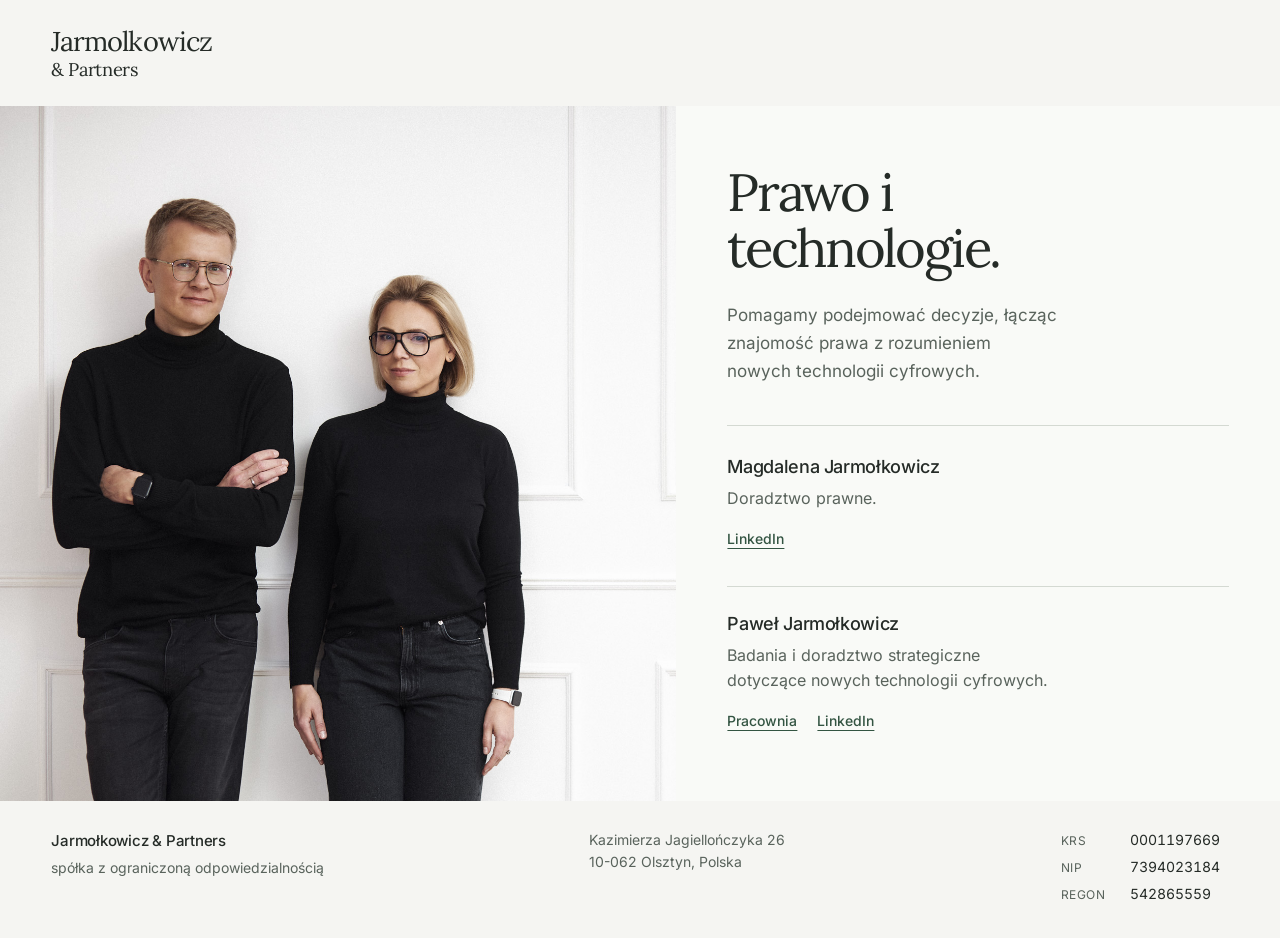
==== index.html @ 1197e223 "Prepare static website and GitHub Pages deployment" ====
<!doctype html>
<html lang="pl">
<head>
  <meta charset="utf-8">
  <meta name="viewport" content="width=device-width, initial-scale=1">
  <title>Jarmolkowicz &amp; Partners | Prawo i technologie</title>
  <meta name="description" content="Prawo i technologie. Doradztwo prawne oraz badania i doradztwo strategiczne dotycz&#261;ce nowych technologii cyfrowych. Magdalena i Pawe&#322; Jarmo&#322;kowicz.">
  <meta name="theme-color" content="#f5f5f2">
  <link rel="icon" href="assets/favicon.svg" type="image/svg+xml">
  <link rel="stylesheet" href="style.css">
</head>
<body>
  <a class="skip-link" href="#osoby">Przejdź do treści</a>
  <header class="header">
    <p class="wordmark">Jarmolkowicz<span>&amp; Partners</span></p>
  </header>
  <main class="card" id="osoby" aria-labelledby="page-title">
    <div class="visual">
    <img class="portrait" src="assets/pawel-i-magda.jpg" alt="Paweł i Magdalena Jarmołkowicz" width="2048" height="1366" fetchpriority="high">
    </div>
    <div class="people">
      <div class="introduction">
        <h1 class="headline" id="page-title">Prawo i<br> technologie.</h1>
        <p class="summary">Pomagamy podejmowa&#263; decyzje, &#322;&#261;cz&#261;c znajomo&#347;&#263; prawa z rozumieniem nowych technologii cyfrowych.</p>
      </div>
      <div class="profiles">
      <section class="person" aria-labelledby="magda-name">
        <h2 id="magda-name">Magdalena Jarmołkowicz</h2>
        <p>Doradztwo prawne.</p>
        <a href="https://www.linkedin.com/in/magdalenajarmolkowicz/" aria-label="Magdalena Jarmołkowicz na LinkedIn">LinkedIn</a>
      </section>
      <section class="person" aria-labelledby="pawel-name">
        <h2 id="pawel-name">Paweł Jarmołkowicz</h2>
        <p>Badania i doradztwo strategiczne dotycz&#261;ce nowych technologii cyfrowych.</p>
        <div class="links">
          <a href="https://www.jarmolkowicz.com/">Pracownia</a>
          <a href="https://www.linkedin.com/in/jarmolkowicz/" aria-label="Paweł Jarmołkowicz na LinkedIn">LinkedIn</a>
        </div>
      </section>
          </div>
    </div>
  </main>
  <footer class="footer">
    <div class="company">
      <p class="company-name">Jarmo&#322;kowicz &amp; Partners</p>
      <p class="company-form">sp&#243;&#322;ka z ograniczon&#261; odpowiedzialno&#347;ci&#261;</p>
    </div>
    <address class="company-address">Kazimierza Jagiello&#324;czyka 26<br>10-062 Olsztyn, Polska</address>
    <dl class="registration" aria-label="Dane rejestrowe sp&#243;&#322;ki">
      <div><dt>KRS</dt><dd>0001197669</dd></div>
      <div><dt>NIP</dt><dd>7394023184</dd></div>
      <div><dt>REGON</dt><dd>542865559</dd></div>
    </dl>
  </footer>
</body>
</html>
---- style.css ----
@charset "UTF-8";
@font-face {
  font-family: 'Inter';
  font-style: normal;
  font-weight: 400;
  font-display: swap;
  src: url(assets/fonts/inter-400.ttf) format('truetype');
}
@font-face {
  font-family: 'Inter';
  font-style: normal;
  font-weight: 500;
  font-display: swap;
  src: url(assets/fonts/inter-500.ttf) format('truetype');
}
@font-face {
  font-family: 'Lora';
  font-style: normal;
  font-weight: 400;
  font-display: swap;
  src: url(assets/fonts/lora-400.ttf) format('truetype');
}
:root{
 color-scheme:light;
 --paper:#f5f5f2;--ink:#252b27;--muted:#59635c;--link:#335442;--line:#d4d9d2;
 --serif:'Lora',Georgia,serif;--sans:'Inter','Segoe UI',Arial,sans-serif;
 --gutter:clamp(1.5rem,4vw,4rem);--page-width:1440px
}
*{box-sizing:border-box}
html{scroll-behavior:smooth}
body{margin:0;background:var(--paper);color:var(--ink);font-family:var(--sans);font-size:1rem;line-height:1.6;-webkit-font-smoothing:antialiased}
a{color:var(--link);text-decoration-thickness:1px;text-underline-offset:.25em}
a:hover{text-decoration-thickness:2px}
a:focus-visible{outline:2px solid var(--link);outline-offset:4px;border-radius:2px}
.skip-link{position:fixed;top:1rem;left:1rem;z-index:10;transform:translateY(-220%);padding:.75rem 1rem;background:var(--ink);color:#fff}
.skip-link:focus{transform:none}
.header,.card,.footer{width:min(100%,var(--page-width));margin-inline:auto}
.header{padding:1.6rem var(--gutter)}
.wordmark{font-family:var(--serif);font-weight:400;font-size:1.7rem;letter-spacing:-.035em;line-height:1.15;margin:0}
.wordmark span{display:block;font-size:1.15rem;letter-spacing:-.02em;margin-top:.15rem}
.card{display:grid;grid-template-columns:minmax(0,1.12fr) minmax(0,1fr);background:#f9faf7}
.visual{min-width:0;position:relative;background:#eeefec;overflow:hidden}
.portrait{display:block;width:100%;height:100%;position:absolute;inset:0;object-fit:cover;object-position:left 35%}
.people{min-width:0;padding:clamp(2.5rem,4.5vw,4.5rem) clamp(2rem,4vw,4rem)}
.headline{font-family:var(--serif);font-size:clamp(2.6rem,4.1vw,3.75rem);font-weight:400;letter-spacing:-.045em;line-height:1.08;margin:0}
.summary{font-size:1.0625rem;color:var(--muted);line-height:1.65;max-width:30ch;margin:1.5rem 0 2.5rem}
.profiles{display:grid;gap:1.5rem;border-top:1px solid var(--line);padding-top:1.75rem}
.person{min-width:0}
.person+.person{border-top:1px solid var(--line);padding-top:1.5rem}
.person h2{font-family:var(--sans);font-size:1.125rem;font-weight:500;letter-spacing:-.02em;line-height:1.4;margin:0}
.person p{font-size:1rem;line-height:1.55;color:var(--muted);max-width:33ch;margin:.45rem 0 .4rem}
.links{display:flex;flex-wrap:wrap;gap:.25rem 1.25rem}
.person a{display:inline-flex;align-items:center;min-height:44px;font-size:.875rem;font-weight:500}
.footer{padding:1.75rem var(--gutter) 2rem;display:grid;grid-template-columns:minmax(0,1.15fr) minmax(0,1fr) max-content;align-items:start;gap:1.5rem 2.5rem;font-size:.875rem;line-height:1.6}
.footer p,.footer dl,.footer dd{margin:0}
.company-name{font-size:.9375rem;font-weight:500;letter-spacing:-.015em;margin-bottom:.3rem!important}
.company-form{max-width:19rem;color:var(--muted)}
.company-address{font-style:normal;color:var(--muted)}
.registration{display:grid;gap:.25rem;font-variant-numeric:tabular-nums}
.registration>div{display:grid;grid-template-columns:3.8rem 11ch;gap:.5rem;align-items:baseline}
.registration dt{font-size:.75rem;letter-spacing:.035em;line-height:1.85;color:var(--muted)}
.registration dd{font-size:.875rem;line-height:1.6;white-space:nowrap}
@media(max-width:1000px){
 .card{grid-template-columns:minmax(0,1fr)}
 .visual{aspect-ratio:1.6;max-height:580px}
 .portrait{object-position:left 30%}
 .people{padding:2.5rem var(--gutter) 2.75rem}
 .headline{font-size:clamp(2.75rem,6vw,3.75rem)}
 .headline br{display:none}
 .summary{max-width:48ch;margin-bottom:2rem}
 .profiles{grid-template-columns:repeat(2,minmax(0,1fr));gap:2.5rem}
 .person+.person{border-top:0;padding-top:0}
 .footer{grid-template-columns:minmax(0,1fr) minmax(0,1fr)}
 .registration{grid-column:1/-1;grid-template-columns:repeat(3,max-content);gap:.5rem 2rem}
}
@media(max-width:600px){
 :root{--gutter:1.5rem}
 .header{padding-block:1.25rem}
 .wordmark{font-size:1.5rem}.wordmark span{font-size:1.05rem}
 .visual{aspect-ratio:1.1;max-height:none}
 .people{padding-block:2rem 2.25rem}
 .headline{font-size:clamp(2.5rem,9vw,3.25rem)}
 .headline br{display:initial}
 .summary{font-size:1rem;max-width:34ch;margin:1.25rem 0 1.75rem}
 .profiles{grid-template-columns:minmax(0,1fr);padding-top:1.5rem;gap:1.25rem}
 .person+.person{border-top:1px solid var(--line);padding-top:1.25rem}
 .person h2{font-size:1.125rem}
 .person p{max-width:34ch}
 .footer{grid-template-columns:minmax(0,1fr);row-gap:1.25rem;padding-block:1.5rem 1.75rem}
 .registration{grid-column:auto;grid-template-columns:minmax(0,1fr);gap:.2rem}
}
@media(prefers-reduced-motion:reduce){html{scroll-behavior:auto}}
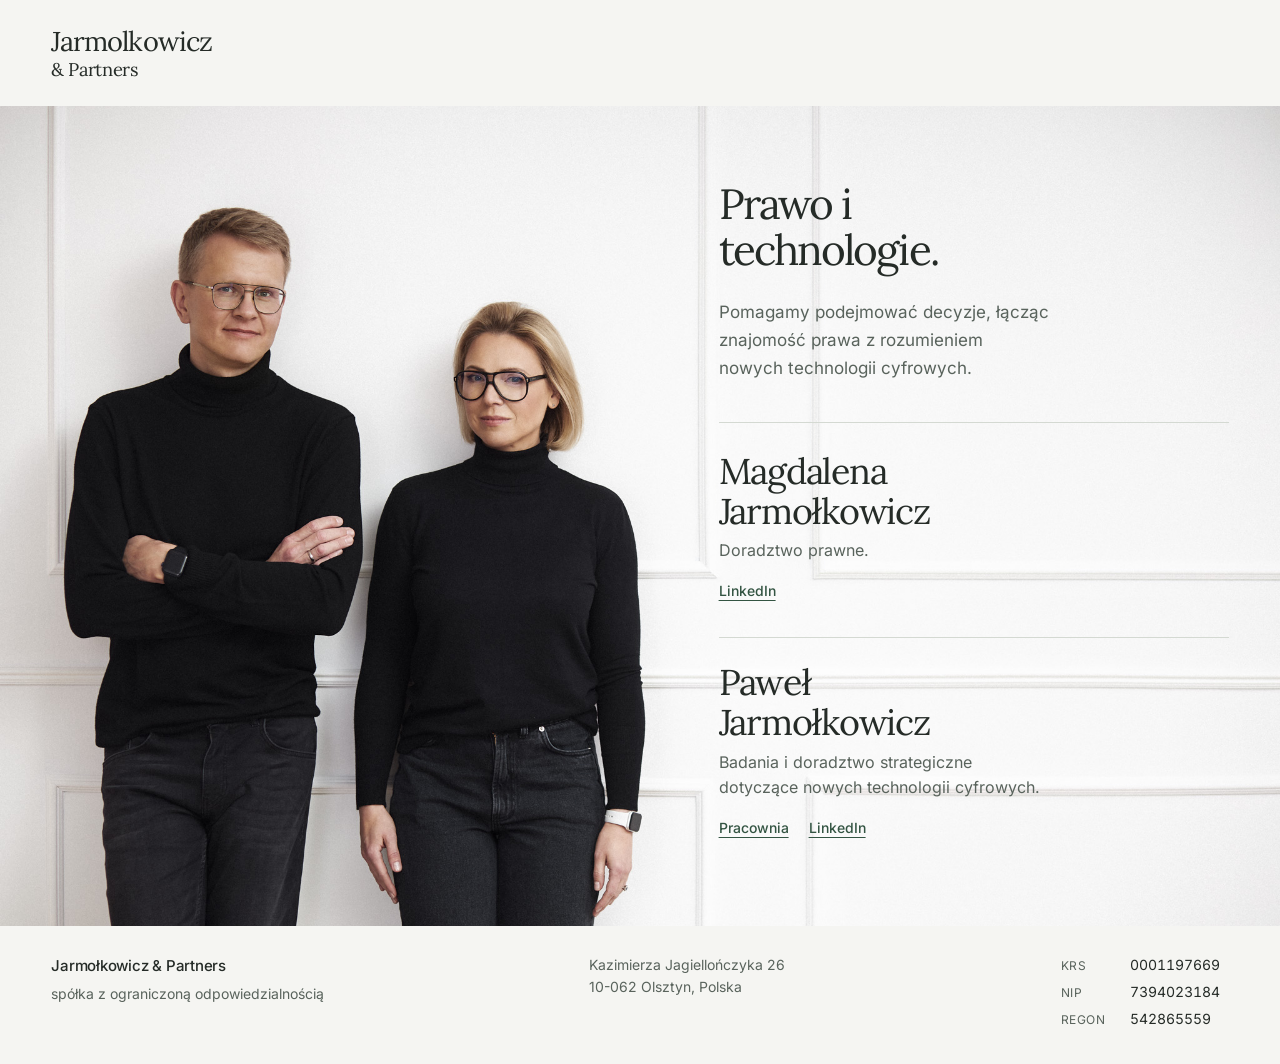
==== commit b7cd00c8: "Restore full-width portrait and prominent partner names" ====
--- a/index.html
+++ b/index.html
@@ -25,12 +25,12 @@
       </div>
       <div class="profiles">
       <section class="person" aria-labelledby="magda-name">
-        <h2 id="magda-name">Magdalena Jarmołkowicz</h2>
+        <h2 id="magda-name">Magdalena<br> Jarmołkowicz</h2>
         <p>Doradztwo prawne.</p>
         <a href="https://www.linkedin.com/in/magdalenajarmolkowicz/" aria-label="Magdalena Jarmołkowicz na LinkedIn">LinkedIn</a>
       </section>
       <section class="person" aria-labelledby="pawel-name">
-        <h2 id="pawel-name">Paweł Jarmołkowicz</h2>
+        <h2 id="pawel-name">Paweł<br> Jarmołkowicz</h2>
         <p>Badania i doradztwo strategiczne dotycz&#261;ce nowych technologii cyfrowych.</p>
         <div class="links">
           <a href="https://www.jarmolkowicz.com/">Pracownia</a>
--- a/style.css
+++ b/style.css
@@ -24,7 +24,7 @@
  color-scheme:light;
  --paper:#f5f5f2;--ink:#252b27;--muted:#59635c;--link:#335442;--line:#d4d9d2;
  --serif:'Lora',Georgia,serif;--sans:'Inter','Segoe UI',Arial,sans-serif;
- --gutter:clamp(1.5rem,4vw,4rem);--page-width:1440px
+ --gutter:clamp(1.5rem,4vw,4rem);--page-width:1600px
 }
 *{box-sizing:border-box}
 html{scroll-behavior:smooth}
@@ -38,16 +38,16 @@
 .header{padding:1.6rem var(--gutter)}
 .wordmark{font-family:var(--serif);font-weight:400;font-size:1.7rem;letter-spacing:-.035em;line-height:1.15;margin:0}
 .wordmark span{display:block;font-size:1.15rem;letter-spacing:-.02em;margin-top:.15rem}
-.card{display:grid;grid-template-columns:minmax(0,1.12fr) minmax(0,1fr);background:#f9faf7}
-.visual{min-width:0;position:relative;background:#eeefec;overflow:hidden}
-.portrait{display:block;width:100%;height:100%;position:absolute;inset:0;object-fit:cover;object-position:left 35%}
-.people{min-width:0;padding:clamp(2.5rem,4.5vw,4.5rem) clamp(2rem,4vw,4rem)}
-.headline{font-family:var(--serif);font-size:clamp(2.6rem,4.1vw,3.75rem);font-weight:400;letter-spacing:-.045em;line-height:1.08;margin:0}
+.card{display:grid;grid-template-columns:minmax(0,1.28fr) minmax(0,1fr);position:relative;isolation:isolate;min-height:820px;background:#eeefec}
+.visual{position:absolute;inset:0;z-index:-1;min-width:0;background:#eeefec;overflow:hidden}
+.portrait{display:block;width:100%;height:100%;position:absolute;inset:0;object-fit:cover;object-position:35% 35%}
+.people{grid-column:2;align-self:center;min-width:0;padding:3rem var(--gutter) 3rem 0}
+.headline{font-family:var(--serif);font-size:clamp(2.5rem,3.3vw,3.25rem);font-weight:400;letter-spacing:-.045em;line-height:1.08;margin:0}
 .summary{font-size:1.0625rem;color:var(--muted);line-height:1.65;max-width:30ch;margin:1.5rem 0 2.5rem}
 .profiles{display:grid;gap:1.5rem;border-top:1px solid var(--line);padding-top:1.75rem}
 .person{min-width:0}
 .person+.person{border-top:1px solid var(--line);padding-top:1.5rem}
-.person h2{font-family:var(--sans);font-size:1.125rem;font-weight:500;letter-spacing:-.02em;line-height:1.4;margin:0}
+.person h2{font-family:var(--serif);font-size:clamp(2.1rem,2.8vw,2.8rem);font-weight:400;letter-spacing:-.035em;line-height:1.12;margin:0}
 .person p{font-size:1rem;line-height:1.55;color:var(--muted);max-width:33ch;margin:.45rem 0 .4rem}
 .links{display:flex;flex-wrap:wrap;gap:.25rem 1.25rem}
 .person a{display:inline-flex;align-items:center;min-height:44px;font-size:.875rem;font-weight:500}
@@ -61,10 +61,10 @@
 .registration dt{font-size:.75rem;letter-spacing:.035em;line-height:1.85;color:var(--muted)}
 .registration dd{font-size:.875rem;line-height:1.6;white-space:nowrap}
 @media(max-width:1000px){
- .card{grid-template-columns:minmax(0,1fr)}
- .visual{aspect-ratio:1.6;max-height:580px}
+ .card{grid-template-columns:minmax(0,1fr);min-height:0}
+ .visual{position:relative;inset:auto;z-index:auto;aspect-ratio:1.6;max-height:580px}
  .portrait{object-position:left 30%}
- .people{padding:2.5rem var(--gutter) 2.75rem}
+ .people{grid-column:1;padding:2.5rem var(--gutter) 2.75rem;background:var(--paper)}
  .headline{font-size:clamp(2.75rem,6vw,3.75rem)}
  .headline br{display:none}
  .summary{max-width:48ch;margin-bottom:2rem}
@@ -84,7 +84,7 @@
  .summary{font-size:1rem;max-width:34ch;margin:1.25rem 0 1.75rem}
  .profiles{grid-template-columns:minmax(0,1fr);padding-top:1.5rem;gap:1.25rem}
  .person+.person{border-top:1px solid var(--line);padding-top:1.25rem}
- .person h2{font-size:1.125rem}
+ .person h2{font-size:clamp(2rem,7.5vw,2.6rem)}
  .person p{max-width:34ch}
  .footer{grid-template-columns:minmax(0,1fr);row-gap:1.25rem;padding-block:1.5rem 1.75rem}
  .registration{grid-column:auto;grid-template-columns:minmax(0,1fr);gap:.2rem}
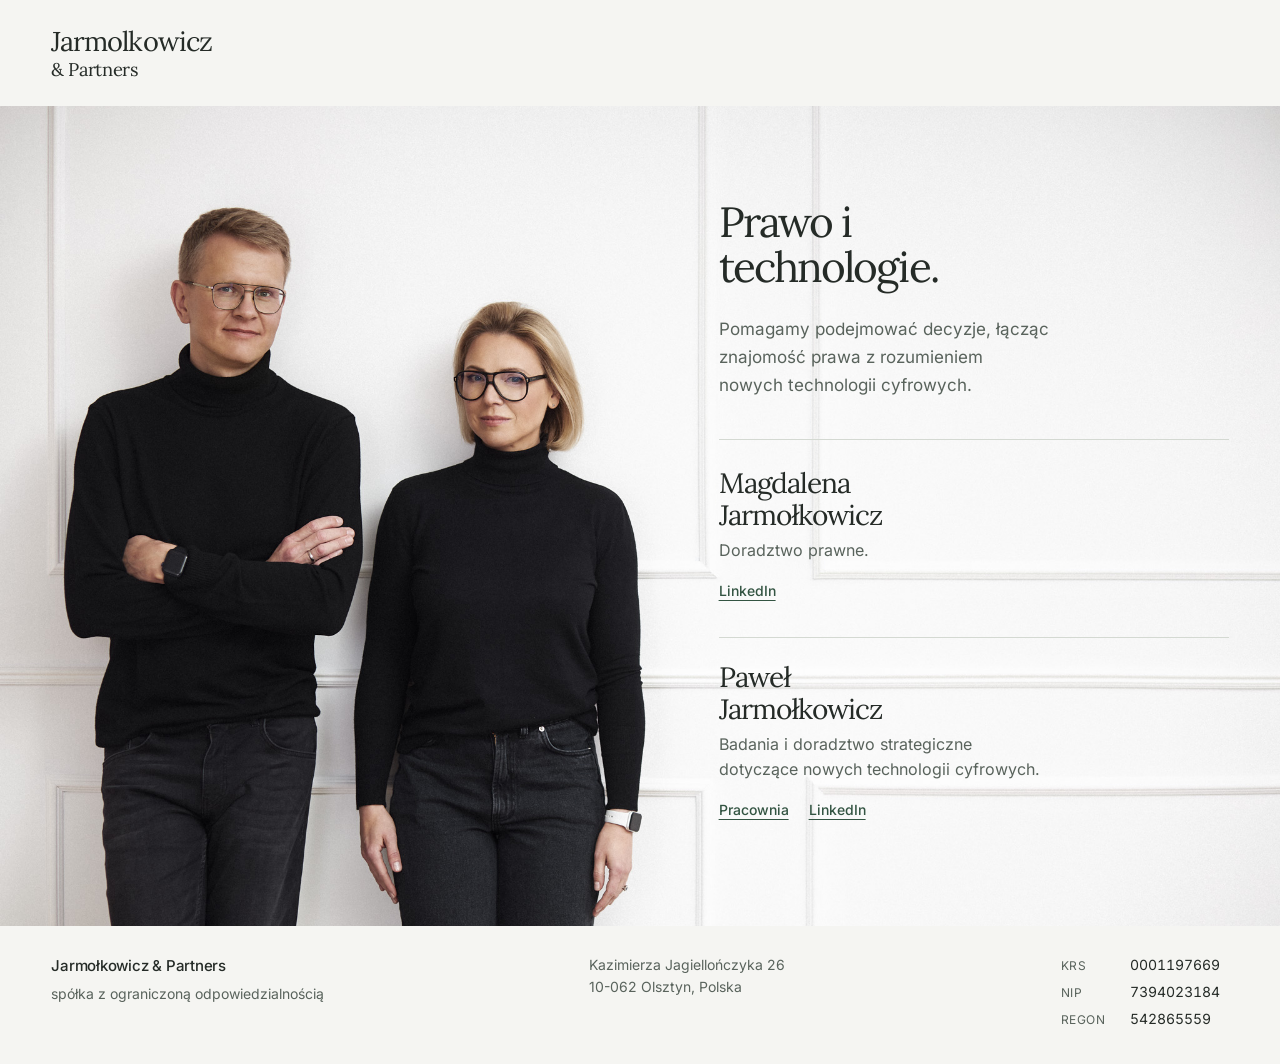
==== commit 2cb67085: "Refine typography, sharing metadata and external links" ====
--- a/index.html
+++ b/index.html
@@ -1,10 +1,31 @@
 <!doctype html>
-<html lang="pl">
+<html lang="pl" prefix="og: https://ogp.me/ns#">
 <head>
   <meta charset="utf-8">
   <meta name="viewport" content="width=device-width, initial-scale=1">
-  <title>Jarmolkowicz &amp; Partners | Prawo i technologie</title>
-  <meta name="description" content="Prawo i technologie. Doradztwo prawne oraz badania i doradztwo strategiczne dotycz&#261;ce nowych technologii cyfrowych. Magdalena i Pawe&#322; Jarmo&#322;kowicz.">
+  <title>Jarmołkowicz &amp; Partners | Prawo i technologie</title>
+  <meta name="description" content="Doradztwo prawne oraz badania i doradztwo strategiczne dotyczące nowych technologii cyfrowych. Magdalena i Paweł Jarmołkowicz.">
+  <meta name="robots" content="index, follow, max-image-preview:large">
+  <link rel="canonical" href="https://www.jarmolkowicz.pl/">
+
+  <meta property="og:type" content="website">
+  <meta property="og:locale" content="pl_PL">
+  <meta property="og:site_name" content="Jarmołkowicz &amp; Partners">
+  <meta property="og:title" content="Jarmołkowicz &amp; Partners | Prawo i technologie">
+  <meta property="og:description" content="Doradztwo prawne oraz badania i doradztwo strategiczne dotyczące nowych technologii cyfrowych. Magdalena i Paweł Jarmołkowicz.">
+  <meta property="og:url" content="https://www.jarmolkowicz.pl/">
+  <meta property="og:image" content="https://www.jarmolkowicz.pl/assets/social-preview.png">
+  <meta property="og:image:type" content="image/png">
+  <meta property="og:image:width" content="1734">
+  <meta property="og:image:height" content="907">
+  <meta property="og:image:alt" content="Logo Jarmolkowicz &amp; Partners na jasnym tle">
+
+  <meta name="twitter:card" content="summary_large_image">
+  <meta name="twitter:title" content="Jarmołkowicz &amp; Partners | Prawo i technologie">
+  <meta name="twitter:description" content="Doradztwo prawne oraz badania i doradztwo strategiczne dotyczące nowych technologii cyfrowych. Magdalena i Paweł Jarmołkowicz.">
+  <meta name="twitter:image" content="https://www.jarmolkowicz.pl/assets/social-preview.png">
+  <meta name="twitter:image:alt" content="Logo Jarmolkowicz &amp; Partners na jasnym tle">
+
   <meta name="theme-color" content="#f5f5f2">
   <link rel="icon" href="assets/favicon.svg" type="image/svg+xml">
   <link rel="stylesheet" href="style.css">
@@ -27,14 +48,14 @@
       <section class="person" aria-labelledby="magda-name">
         <h2 id="magda-name">Magdalena<br> Jarmołkowicz</h2>
         <p>Doradztwo prawne.</p>
-        <a href="https://www.linkedin.com/in/magdalenajarmolkowicz/" aria-label="Magdalena Jarmołkowicz na LinkedIn">LinkedIn</a>
+        <a href="https://www.linkedin.com/in/magdalenajarmolkowicz/" target="_blank" rel="noopener noreferrer" aria-label="Magdalena Jarmołkowicz na LinkedIn">LinkedIn</a>
       </section>
       <section class="person" aria-labelledby="pawel-name">
         <h2 id="pawel-name">Paweł<br> Jarmołkowicz</h2>
         <p>Badania i doradztwo strategiczne dotycz&#261;ce nowych technologii cyfrowych.</p>
         <div class="links">
-          <a href="https://www.jarmolkowicz.com/">Pracownia</a>
-          <a href="https://www.linkedin.com/in/jarmolkowicz/" aria-label="Paweł Jarmołkowicz na LinkedIn">LinkedIn</a>
+          <a href="https://www.jarmolkowicz.com/" target="_blank" rel="noopener noreferrer">Pracownia</a>
+          <a href="https://www.linkedin.com/in/jarmolkowicz/" target="_blank" rel="noopener noreferrer" aria-label="Paweł Jarmołkowicz na LinkedIn">LinkedIn</a>
         </div>
       </section>
           </div>
--- a/style.css
+++ b/style.css
@@ -47,7 +47,7 @@
 .profiles{display:grid;gap:1.5rem;border-top:1px solid var(--line);padding-top:1.75rem}
 .person{min-width:0}
 .person+.person{border-top:1px solid var(--line);padding-top:1.5rem}
-.person h2{font-family:var(--serif);font-size:clamp(2.1rem,2.8vw,2.8rem);font-weight:400;letter-spacing:-.035em;line-height:1.12;margin:0}
+.person h2{font-family:var(--serif);font-size:clamp(1.75rem,2.1vw,2rem);font-weight:400;letter-spacing:-.035em;line-height:1.12;margin:0}
 .person p{font-size:1rem;line-height:1.55;color:var(--muted);max-width:33ch;margin:.45rem 0 .4rem}
 .links{display:flex;flex-wrap:wrap;gap:.25rem 1.25rem}
 .person a{display:inline-flex;align-items:center;min-height:44px;font-size:.875rem;font-weight:500}
@@ -84,7 +84,7 @@
  .summary{font-size:1rem;max-width:34ch;margin:1.25rem 0 1.75rem}
  .profiles{grid-template-columns:minmax(0,1fr);padding-top:1.5rem;gap:1.25rem}
  .person+.person{border-top:1px solid var(--line);padding-top:1.25rem}
- .person h2{font-size:clamp(2rem,7.5vw,2.6rem)}
+ .person h2{font-size:clamp(1.75rem,6vw,2rem)}
  .person p{max-width:34ch}
  .footer{grid-template-columns:minmax(0,1fr);row-gap:1.25rem;padding-block:1.5rem 1.75rem}
  .registration{grid-column:auto;grid-template-columns:minmax(0,1fr);gap:.2rem}
